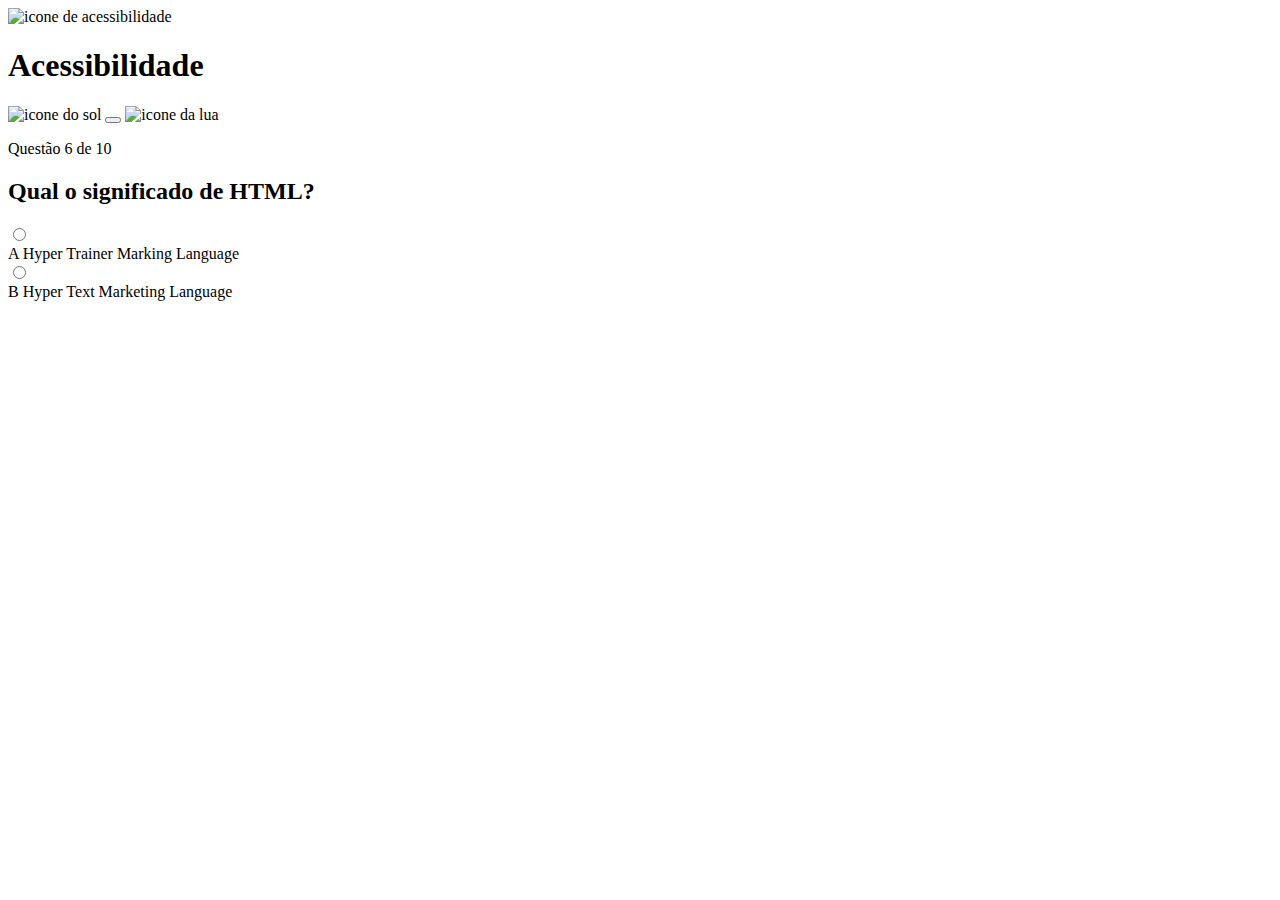
==== pages/quiz.html @ 6bbf7d02 "primeira parte do formulário das alternativas" ====
<!DOCTYPE html>
<html lang="en">
<head>
    <meta charset="UTF-8">
    <meta name="viewport" content="width=device-width, initial-scale=1.0">
    <title>Quiz App</title>
</head>
<body>
    <header>
        <div class="assunto">
            <div class="assunto_icone">
                <img src="../../assets/images/icon-accessibility.svg" alt="icone de acessibilidade">
            </div>

            <h1>Acessibilidade</h1>
        </div>

        <div class="tema">
            <img src="../../assets/images/icon-sun-dark.svg" alt="icone do sol">

            <button>
                <div></div>
            </button>

            <img src="../../assets/images/icon-moon-dark.svg" alt="icone da lua">
        </div>
    </header>

    <main>
        <section class="pergunta">
            <p>Questão 6 de 10</p>

            <h2>Qual o significado de HTML?</h2>

            <div class="barra_progresso">

            </div>
        </section>

        <section class="alternativas">
            <form action="">
                <label for="alternativa_a">
                    <input type="radio" id="alternativa_a">

                    <div>
                        <span>A</span>
                        Hyper Trainer Marking Language
                    </div>
                </label>  

                <label for="alternativa_b">
                    <input type="radio" id="alternativa_b">

                    <div>
                        <span>B</span>
                        Hyper Text Marketing Language
                    </div>
                </label>
            </form>
        </section>
    </main>
</body>
</html>
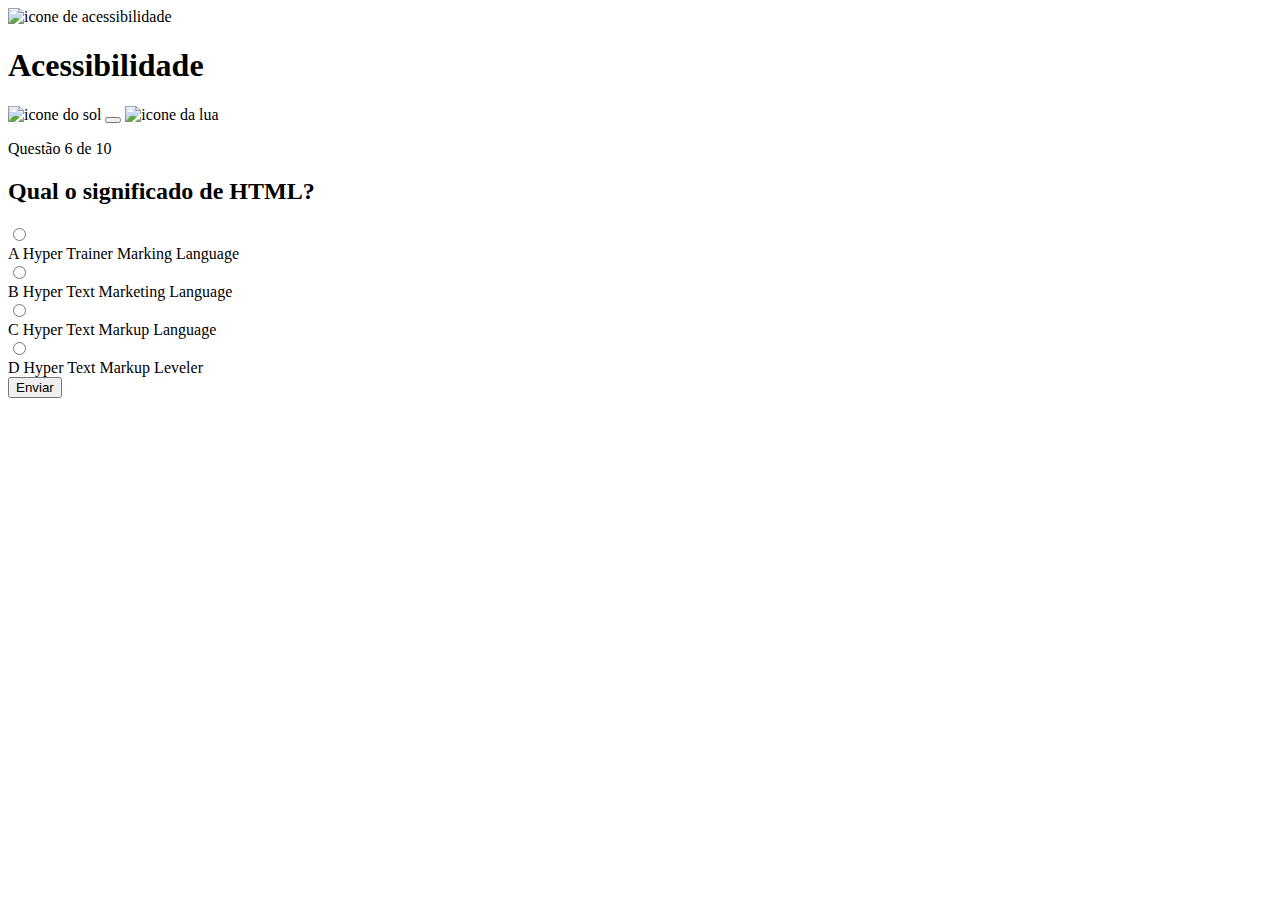
==== commit 24dbdc25: "Parte final dos alternativas finalizadas e página finalizada" ====
--- a/pages/quiz.html
+++ b/pages/quiz.html
@@ -56,7 +56,27 @@
                         Hyper Text Marketing Language
                     </div>
                 </label>
+                
+                <label for="alternativa_c">
+                    <input type="radio" id="alternativa_c">
+
+                    <div>
+                        <span>C</span>
+                        Hyper Text Markup Language
+                    </div>
+                </label>
+
+                <label for="alternativa_d">
+                    <input type="radio" id="alternativa_d">
+
+                    <div>
+                        <span>D</span>
+                        Hyper Text Markup Leveler
+                    </div>
+                </label>
             </form>
+        
+            <button>Enviar</button>
         </section>
     </main>
 </body>
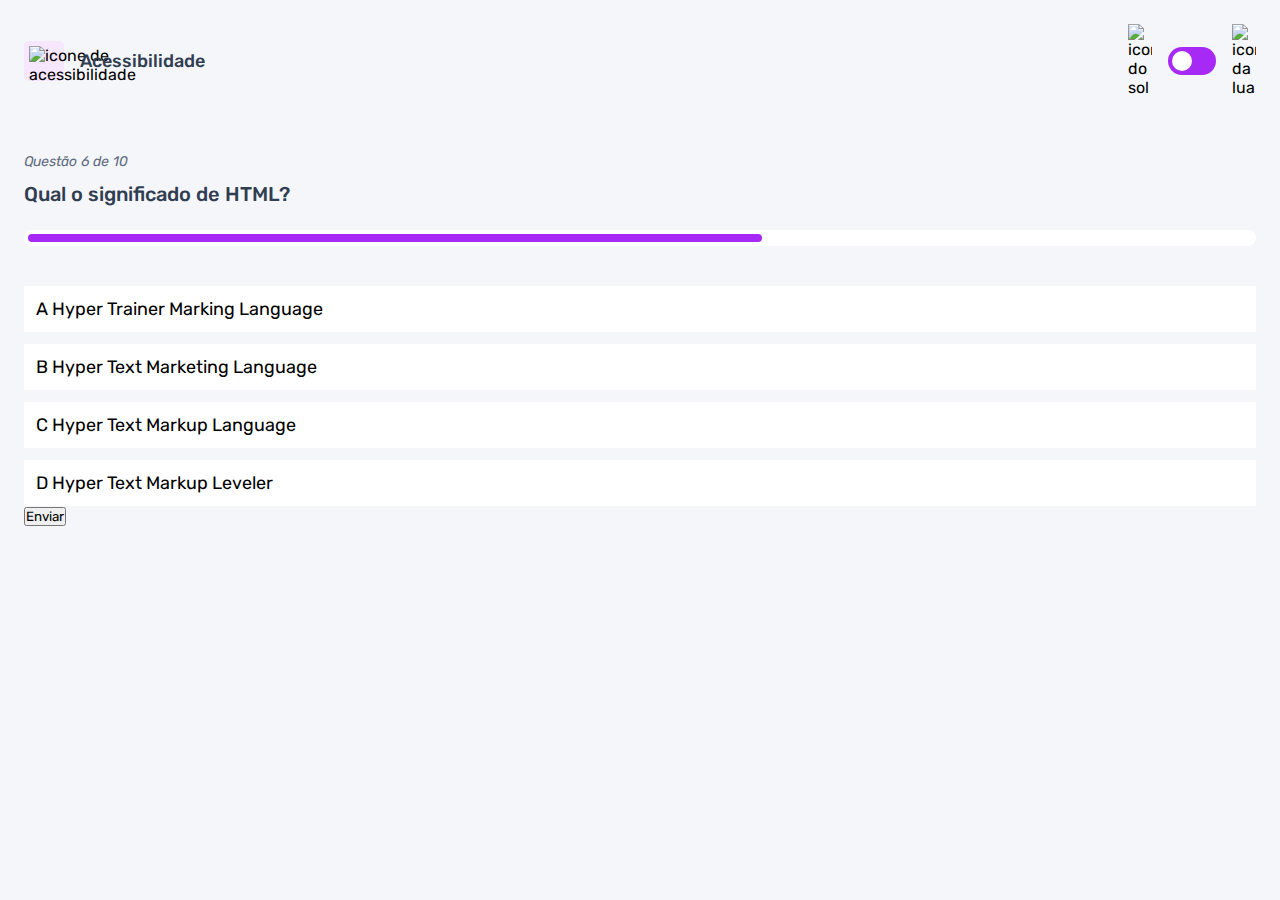
==== commit 4f188f5a: "estilização da página do quiz na metade" ====
--- a/pages/quiz.html
+++ b/pages/quiz.html
@@ -3,6 +3,10 @@
 <head>
     <meta charset="UTF-8">
     <meta name="viewport" content="width=device-width, initial-scale=1.0">
+    <link rel="preconnect" href="https://fonts.googleapis.com">
+    <link rel="preconnect" href="https://fonts.gstatic.com" crossorigin>
+    <link href="https://fonts.googleapis.com/css2?family=Rubik:ital,wght@0,300..900;1,300..900&display=swap" rel="stylesheet">
+    <link rel="stylesheet" href="quiz.css">
     <title>Quiz App</title>
 </head>
 <body>
@@ -33,7 +37,7 @@
             <h2>Qual o significado de HTML?</h2>
 
             <div class="barra_progresso">
-
+                <div></div>
             </div>
         </section>
 
@@ -56,7 +60,7 @@
                         Hyper Text Marketing Language
                     </div>
                 </label>
-                
+
                 <label for="alternativa_c">
                     <input type="radio" id="alternativa_c">
 
--- a/pages/quiz.css
+++ b/pages/quiz.css
@@ -0,0 +1,170 @@
+*{
+    margin: 0;
+    padding: 0;
+    box-sizing: border-box;
+    font-family: "Rubik", sans-serif;
+    -webkit-font-smoothing: antialiased;
+}
+
+:root {
+    --bg-color:#f4f6fa;
+    --purple: #a729f5;
+    --primary-text-color:#313e51;
+    --secundary-text-color: #626c7f;
+    --button-bg:#fff;
+    --shadow: 0px 16px 40px 0px rgba(143, 160, 193, 0.14);
+    --bg-html:#fff1e9;
+    --bg-css:#e0fdef;
+    --bg-Javascript:#ebf0ff;
+    --bg-Acessibilidade:#f6e7ff;
+    --white: #fff;
+    --bg-mobile: url(../../assets/images/pattern-background-mobile-light.svg);
+    --bg-desktop: url(../../assets/images/pattern-background-desktop-light.svg);
+}
+
+body.escuro{
+    --bg-color:#313e51;
+    --bg-mobile: url(../../assets/images/pattern-background-mobile-dark.svg);
+    --bg-desktop: url(../../assets/images/pattern-background-desktop-dark.svg);
+    --primary-text-color:#fff;
+    --secundary-text-color: #abc1e1;
+    --button-bg:#3b4d66;
+    --shadow: 0px 16px 40px 0px rgba(49, 62, 81, 0.14);
+}
+
+body{
+    height: 100svh;
+    background: var(--bg-mobile) var(--bg-color);
+    background-repeat: no-repeat;
+    background-size: cover;
+}
+
+header{
+    display: flex;
+    justify-content: space-between;
+    padding: 16px 24px;
+}
+
+.assunto{
+    display: flex;
+    align-items: center;
+    gap: 16px;
+}
+.assunto_icone{
+    background: var(--bg-Acessibilidade);
+    width: 40px;
+    height: 40px;
+    padding: 5px;
+    border-radius: 5px;
+}
+
+.assunto_icone img{
+    width: 100%;
+}
+
+.assunto h1{
+    font-size: 18px;
+    font-weight: 500;
+    color: var(--primary-text-color);
+}
+
+.tema{
+    padding: 8px 0;
+    display: flex;
+    align-items: center;
+    gap: 8px;
+}
+
+.tema img{
+    width: 16px;
+}
+
+.tema button{
+    height:20px ;
+    width:32px;
+    background: var(--purple);
+    border: 0;
+    border-radius: 999px;
+    padding: 4px;   
+}
+
+.tema button div{
+    background: var(--white);
+    width: 12px;
+    height: 12px;
+    border-radius: 999px;
+}
+
+main{
+    padding: 32px 24px;
+}
+
+.pergunta{
+    margin-bottom: 40px;
+}
+
+.pergunta p{
+    font-style: italic;
+    font-size: 14px;
+    color: var(--secundary-text-color);
+    margin-bottom: 12px;
+}
+
+.pergunta h2{
+    font-size: 20px;
+    font-weight: 500;
+    color: var(--primary-text-color);
+    line-height: 24px;
+    margin-bottom: 24px;
+}
+
+.barra_progresso{
+    background: var(--button-bg);
+    height: 16px;
+    padding: 4px;
+    border-radius: 999px;
+}
+
+.barra_progresso div{
+    height: 100%;
+    width: 60%;
+    background: var(--purple);
+    border-radius: 999px;
+}
+
+.alternativas form{
+    display: flex;
+    flex-direction: column;
+    gap: 12px;
+}
+
+.alternativas label{
+    padding: 12px;
+    background: var(--button-bg);
+    display: block;
+    font-size: 18px;
+}
+
+.alternativas input{
+    display: none;
+}
+
+@media(min-width: 1100px){
+    .tema{
+        gap: 16px;
+    }
+
+    .tema img{
+        width: 24px;
+    }
+
+    .tema button{
+        width: 48px;
+        height: 28px;
+    }
+
+    .tema button div{
+        width: 20px;
+        height: 20px;
+    }
+}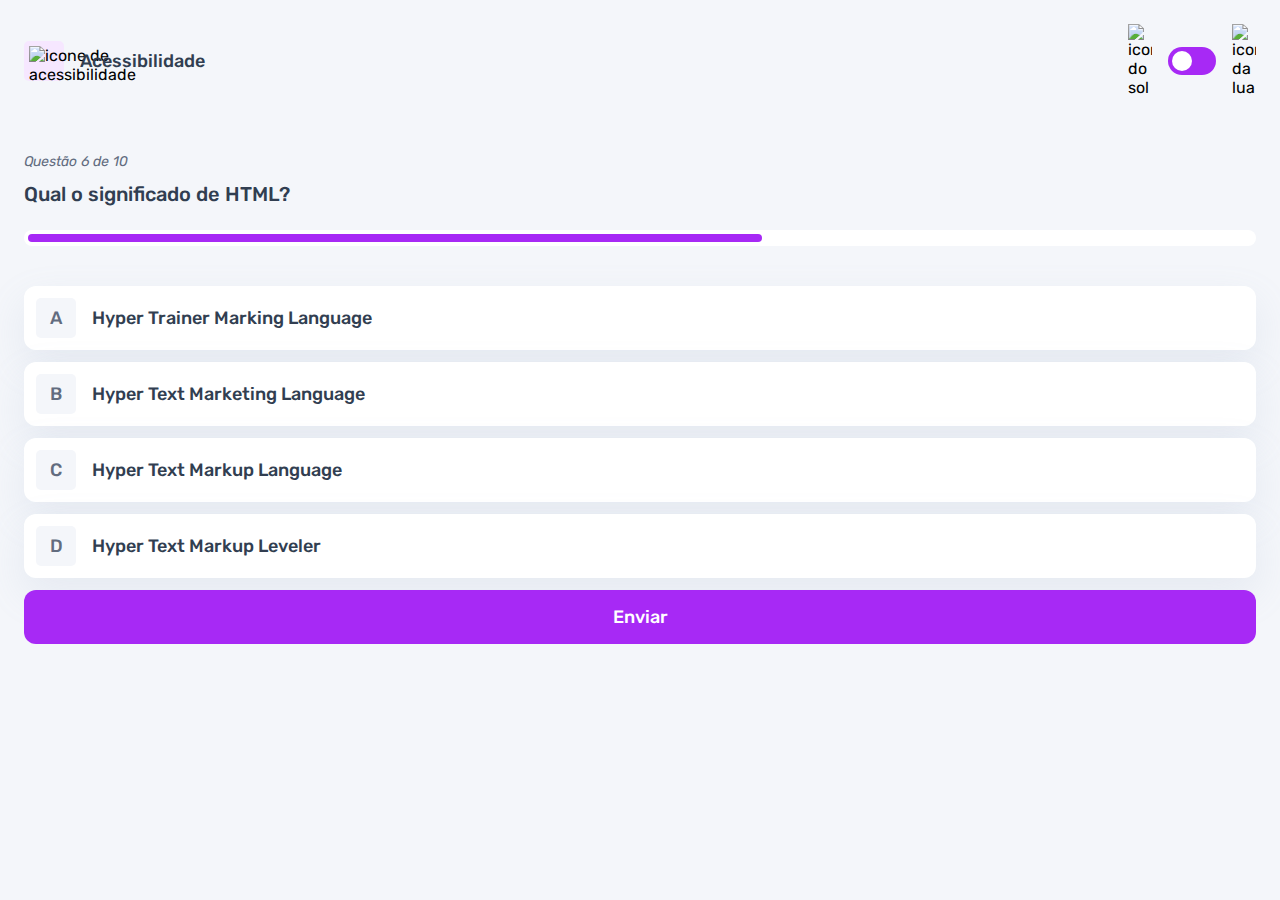
==== commit 04380ac7: "adicionado o efeito da seleção das alternativas" ====
--- a/pages/quiz.html
+++ b/pages/quiz.html
@@ -44,7 +44,7 @@
         <section class="alternativas">
             <form action="">
                 <label for="alternativa_a">
-                    <input type="radio" id="alternativa_a">
+                    <input type="radio" id="alternativa_a" name="alternativa">
 
                     <div>
                         <span>A</span>
@@ -53,7 +53,8 @@
                 </label>  
 
                 <label for="alternativa_b">
-                    <input type="radio" id="alternativa_b">
+                    <input type="radio" id="alternativa_b" name="alternativa">
+
 
                     <div>
                         <span>B</span>
@@ -62,7 +63,7 @@
                 </label>
 
                 <label for="alternativa_c">
-                    <input type="radio" id="alternativa_c">
+                    <input type="radio" id="alternativa_c" name="alternativa">
 
                     <div>
                         <span>C</span>
@@ -71,7 +72,7 @@
                 </label>
 
                 <label for="alternativa_d">
-                    <input type="radio" id="alternativa_d">
+                    <input type="radio" id="alternativa_d" name="alternativa">
 
                     <div>
                         <span>D</span>
--- a/pages/quiz.css
+++ b/pages/quiz.css
@@ -18,6 +18,8 @@
     --bg-Javascript:#ebf0ff;
     --bg-Acessibilidade:#f6e7ff;
     --white: #fff;
+    --green: #26d782;
+    --red: #ee5454;
     --bg-mobile: url(../../assets/images/pattern-background-mobile-light.svg);
     --bg-desktop: url(../../assets/images/pattern-background-desktop-light.svg);
 }
@@ -136,6 +138,7 @@
     display: flex;
     flex-direction: column;
     gap: 12px;
+    margin-bottom: 12px;
 }
 
 .alternativas label{
@@ -143,10 +146,56 @@
     background: var(--button-bg);
     display: block;
     font-size: 18px;
+    font-weight: 500;
+    border-radius: 12px;
+    box-shadow: var(--shadow);
+    color: var(--primary-text-color);
+    cursor: pointer;
+}
+
+.alternativas label:has(input:checked) {
+    outline: 3px solid var(--purple);
+
+    & span {
+        background: var(--purple);
+        color: var(--white);
+    }
 }
 
 .alternativas input{
     display: none;
+}
+
+.alternativas div{
+    display: flex;
+    align-items: center;
+    gap: 16px;
+}
+
+.alternativas div span{
+    display: block;
+    width: 40px;
+    height: 40px;
+    background: var(--bg-color);
+    border-radius: 5px;
+    color: var(--secundary-text-color);
+
+    display: flex;
+    align-items: center;
+    justify-content: center;
+    flex-shrink: 0;
+}
+
+.alternativas button{
+    padding: 16px;
+    border-radius: 12px;
+    border: none;
+    background: var(--purple);
+    color: var(--white);
+    width: 100%;
+
+    font-size: 18px;
+    font-weight: 500;
 }
 
 @media(min-width: 1100px){
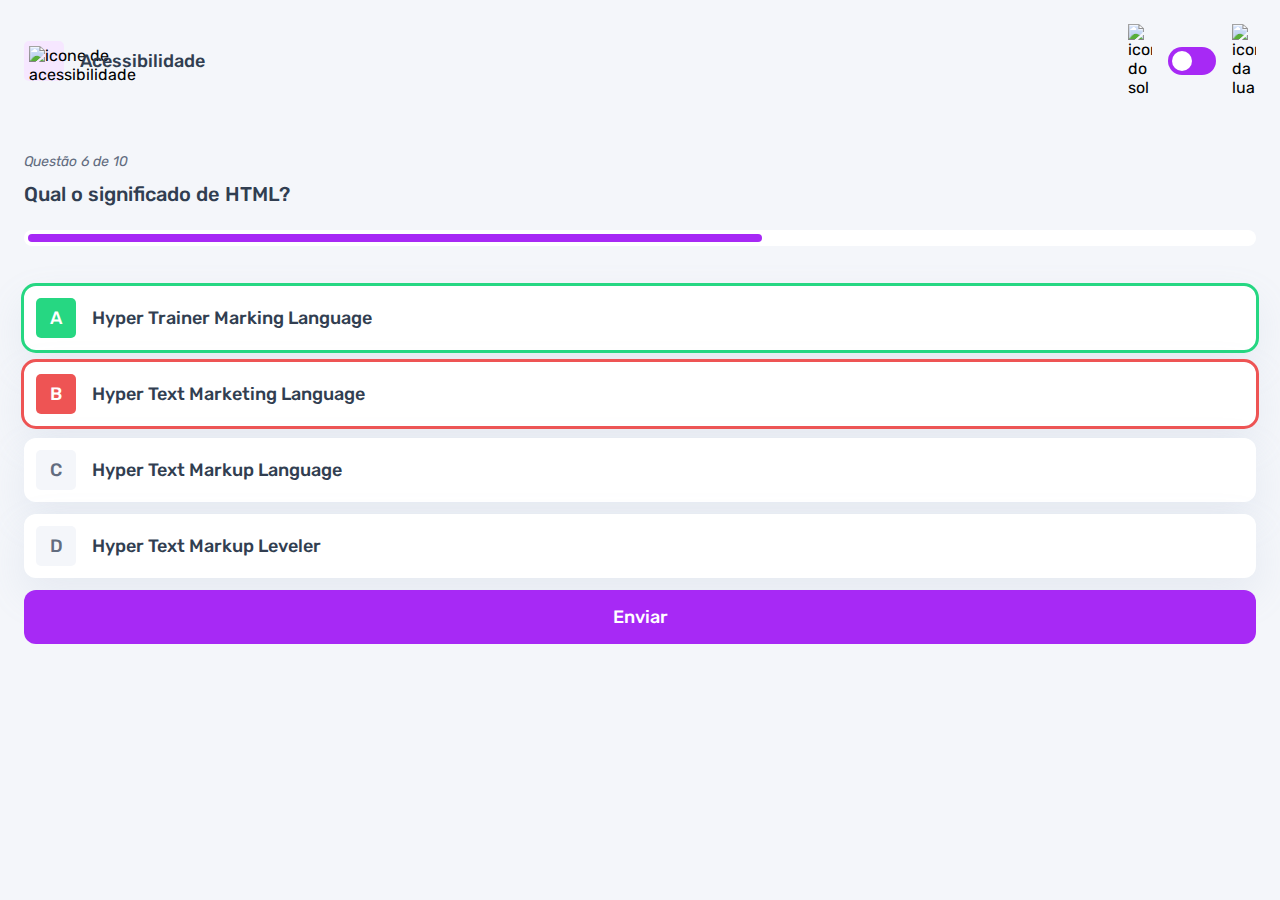
==== commit 3271df36: "adicionado o efeito para alternativas corretas e erradas" ====
--- a/pages/quiz.html
+++ b/pages/quiz.html
@@ -43,7 +43,7 @@
 
         <section class="alternativas">
             <form action="">
-                <label for="alternativa_a">
+                <label for="alternativa_a" id="correta">
                     <input type="radio" id="alternativa_a" name="alternativa">
 
                     <div>
@@ -52,7 +52,7 @@
                     </div>
                 </label>  
 
-                <label for="alternativa_b">
+                <label for="alternativa_b" id="errada">
                     <input type="radio" id="alternativa_b" name="alternativa">
 
 
--- a/pages/quiz.css
+++ b/pages/quiz.css
@@ -162,6 +162,24 @@
     }
 }
 
+.alternativas label#correta {
+    outline: 3px solid var(--green);
+
+    & span {
+        background: var(--green);
+        color: var(--white);
+    }
+}
+
+.alternativas label#errada {
+    outline: 3px solid var(--red);
+
+    & span {
+        background: var(--red);
+        color: var(--white);
+    }
+}
+
 .alternativas input{
     display: none;
 }
@@ -199,6 +217,7 @@
 }
 
 @media(min-width: 1100px){
+    
     .tema{
         gap: 16px;
     }
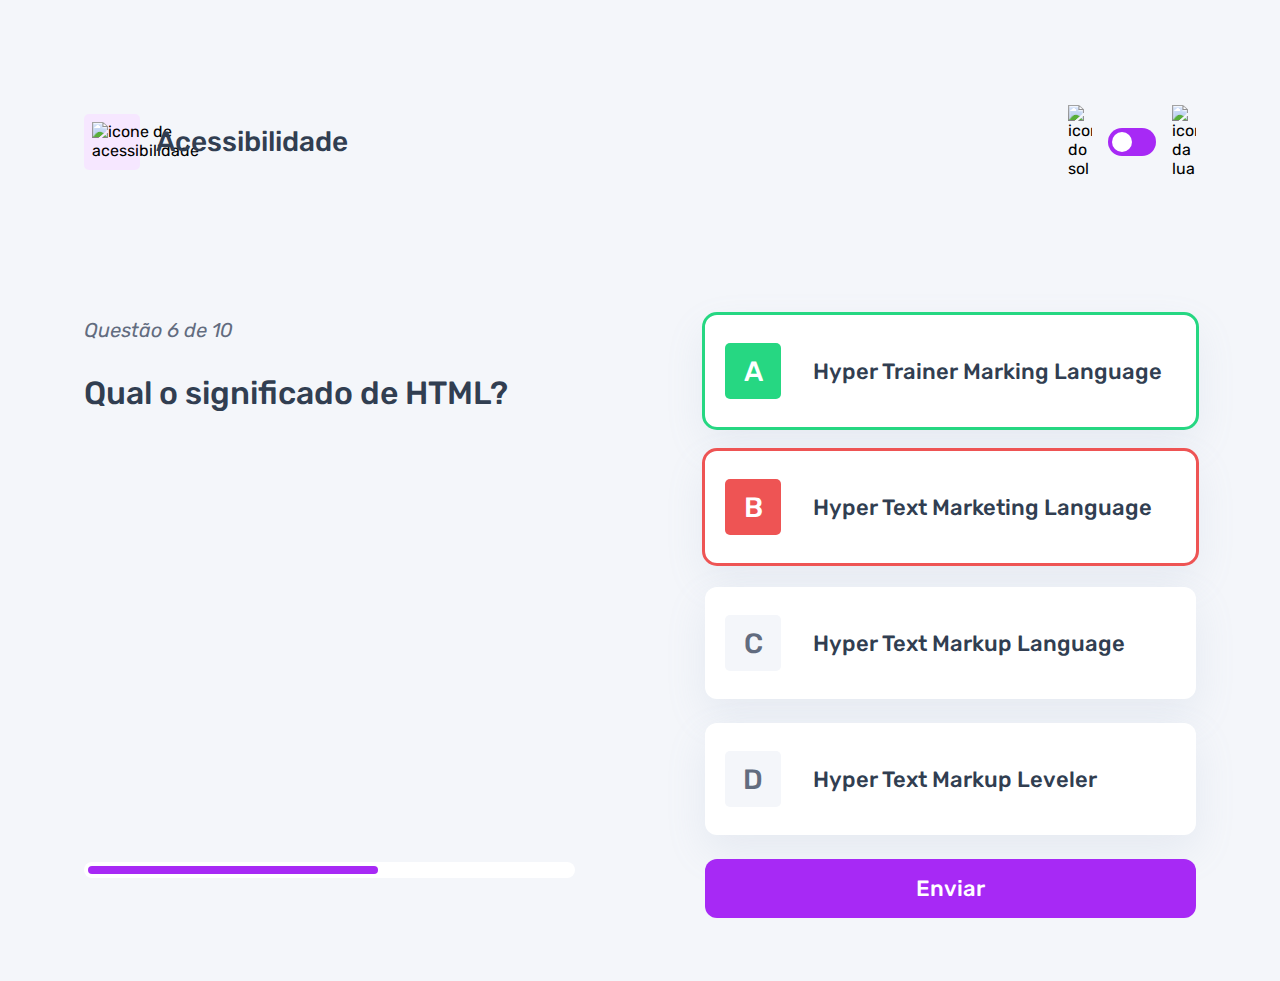
==== commit 7d78716c: "adicionada a responsividade para o desktop" ====
--- a/pages/quiz.html
+++ b/pages/quiz.html
@@ -32,9 +32,11 @@
 
     <main>
         <section class="pergunta">
-            <p>Questão 6 de 10</p>
+            <div>
+                <p>Questão 6 de 10</p>
 
-            <h2>Qual o significado de HTML?</h2>
+                <h2>Qual o significado de HTML?</h2>
+            </div>
 
             <div class="barra_progresso">
                 <div></div>
--- a/pages/quiz.css
+++ b/pages/quiz.css
@@ -217,7 +217,22 @@
 }
 
 @media(min-width: 1100px){
-    
+    header{
+        margin-block: 81px;
+        max-width: 1160px;
+        margin-inline: auto;
+    }
+
+    .assunto_icone {
+        width: 56px;
+        height: 56px;
+        padding: 8px;
+    }
+
+    .assunto h1{
+        font-size: 28px;
+    }
+
     .tema{
         gap: 16px;
     }
@@ -235,4 +250,57 @@
         width: 20px;
         height: 20px;
     }
+
+    main{
+        max-width: 1160px;
+        margin-inline: auto;
+
+        display: flex;
+        gap: 130px;
+    }
+
+    section{
+        width: 100%;
+    }
+
+    .pergunta{
+        display: flex;
+        flex-direction: column;
+        justify-content: space-between;
+    }
+
+    .pergunta p{
+        font-size: 20px;
+        line-height: 30px;
+        margin-bottom: 27px;
+    }
+
+    .pergunta h2{
+        font-size: 32px;
+        line-height: 42px;
+    }
+
+    .alternativas form{
+        gap: 24px;
+        margin-bottom: 24px;
+    }
+
+    .alternativas label{
+        font-size: 22px;
+        padding: 28px 20px;
+    }
+
+    .alternativas div{
+        gap: 32px;
+    }
+
+    .alternativas div span{
+        width: 56px;
+        height: 56px;
+        font-size: 28px;
+    }
+
+    .alternativas button{
+        font-size: 22px;
+    }
 }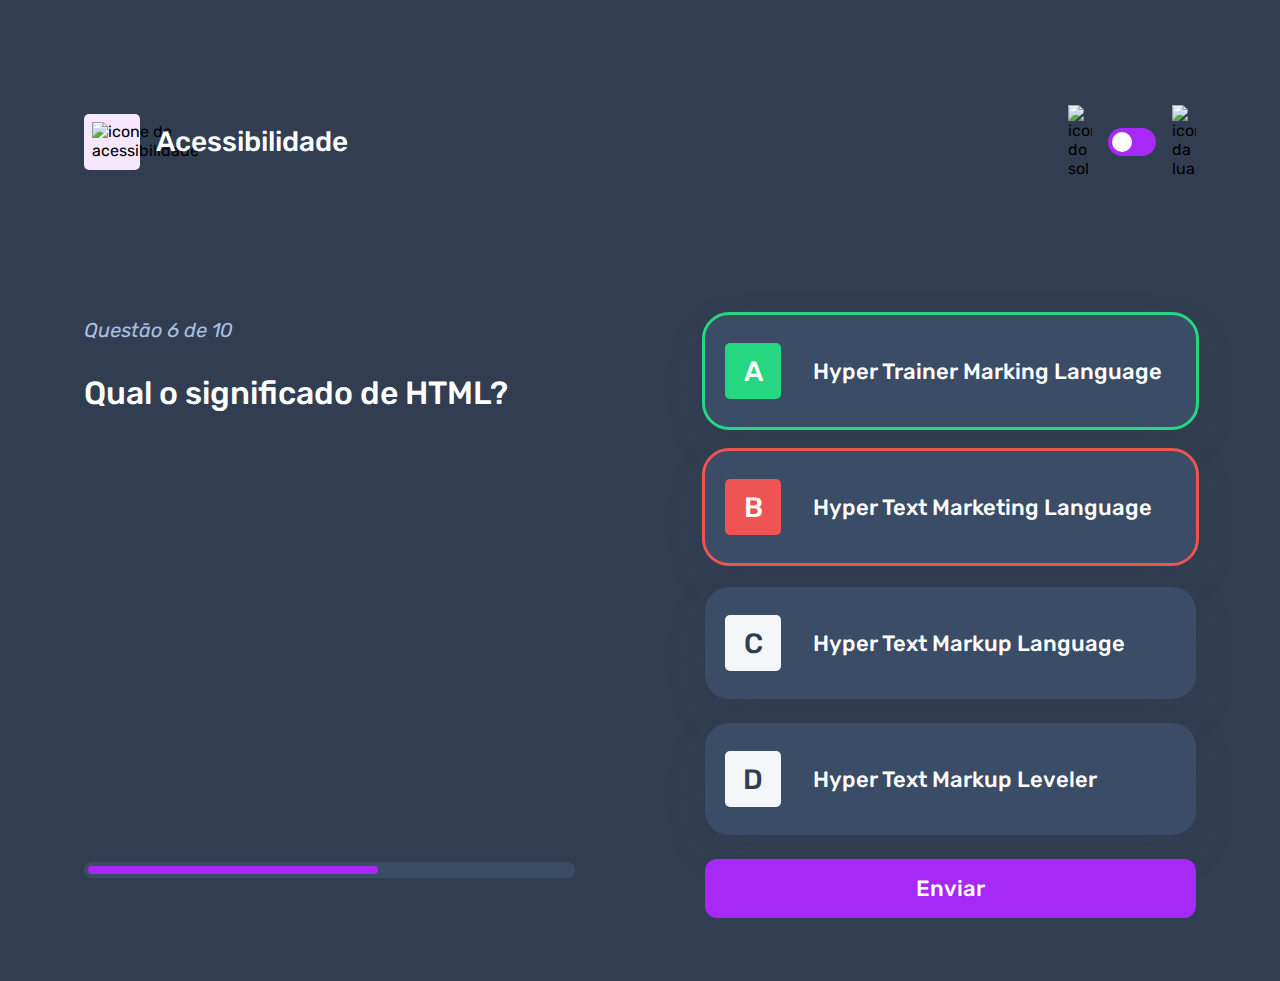
==== commit 8731ddf5: "ajuste das cores do tema dark" ====
--- a/pages/quiz.html
+++ b/pages/quiz.html
@@ -9,7 +9,7 @@
     <link rel="stylesheet" href="quiz.css">
     <title>Quiz App</title>
 </head>
-<body>
+<body class="escuro">
     <header>
         <div class="assunto">
             <div class="assunto_icone">
--- a/pages/quiz.css
+++ b/pages/quiz.css
@@ -8,7 +8,10 @@
 
 :root {
     --bg-color:#f4f6fa;
+    --bg-span:#f4f6fa;
+    --color-span:#626c7f;
     --purple: #a729f5;
+    --purple-hover:rgb(167, 41, 245, 0.7);
     --primary-text-color:#313e51;
     --secundary-text-color: #626c7f;
     --button-bg:#fff;
@@ -26,6 +29,7 @@
 
 body.escuro{
     --bg-color:#313e51;
+    --color-span:#313e51;
     --bg-mobile: url(../../assets/images/pattern-background-mobile-dark.svg);
     --bg-desktop: url(../../assets/images/pattern-background-desktop-dark.svg);
     --primary-text-color:#fff;
@@ -153,6 +157,12 @@
     cursor: pointer;
 }
 
+.alternativas label:hover{
+    & span{
+        background: var(--bg-Acessibilidade);
+        color: var(--purple);
+    }
+}
 .alternativas label:has(input:checked) {
     outline: 3px solid var(--purple);
 
@@ -194,9 +204,9 @@
     display: block;
     width: 40px;
     height: 40px;
-    background: var(--bg-color);
+    background: var(--bg-span);
     border-radius: 5px;
-    color: var(--secundary-text-color);
+    color: var(--color-span);
 
     display: flex;
     align-items: center;
@@ -214,8 +224,13 @@
 
     font-size: 18px;
     font-weight: 500;
-}
-
+    transition: background 0.3s;
+}
+
+.alternativas button:hover{
+    background: var(--purple-hover);
+    cursor: pointer;
+}
 @media(min-width: 1100px){
     header{
         margin-block: 81px;
@@ -288,6 +303,7 @@
     .alternativas label{
         font-size: 22px;
         padding: 28px 20px;
+        border-radius: 24px;    
     }
 
     .alternativas div{
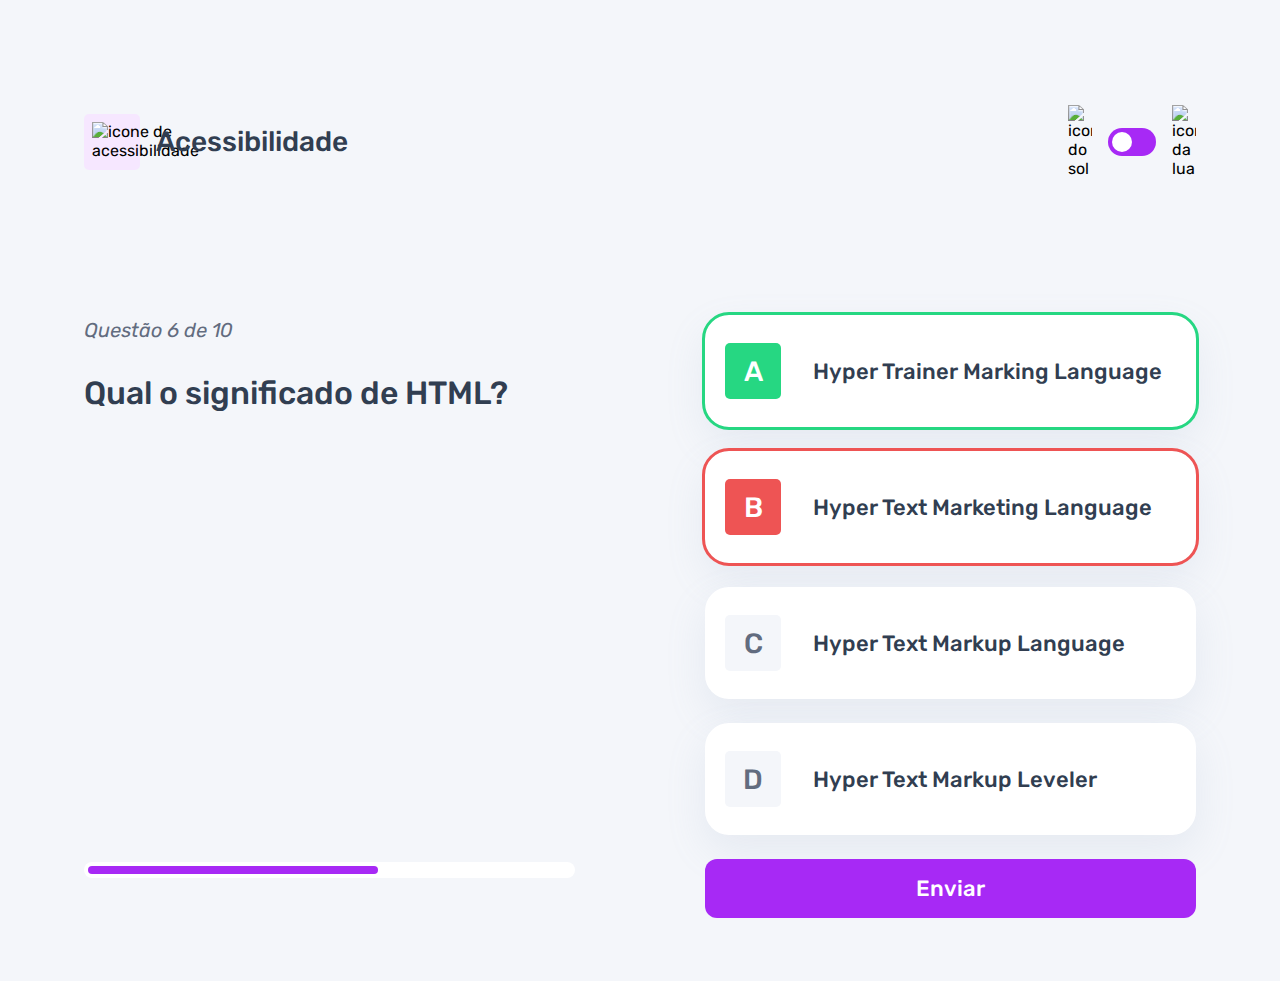
==== commit 2a3c70a6: "ajuste do fundo para o desktop no quiz.html" ====
--- a/pages/quiz.html
+++ b/pages/quiz.html
@@ -9,7 +9,7 @@
     <link rel="stylesheet" href="quiz.css">
     <title>Quiz App</title>
 </head>
-<body class="escuro">
+<body>
     <header>
         <div class="assunto">
             <div class="assunto_icone">
--- a/pages/quiz.css
+++ b/pages/quiz.css
@@ -232,6 +232,11 @@
     cursor: pointer;
 }
 @media(min-width: 1100px){
+    body{
+        background: var(--bg-desktop) var(--bg-color);
+        background-size: cover;
+        background-repeat: no-repeat;
+    }
     header{
         margin-block: 81px;
         max-width: 1160px;
